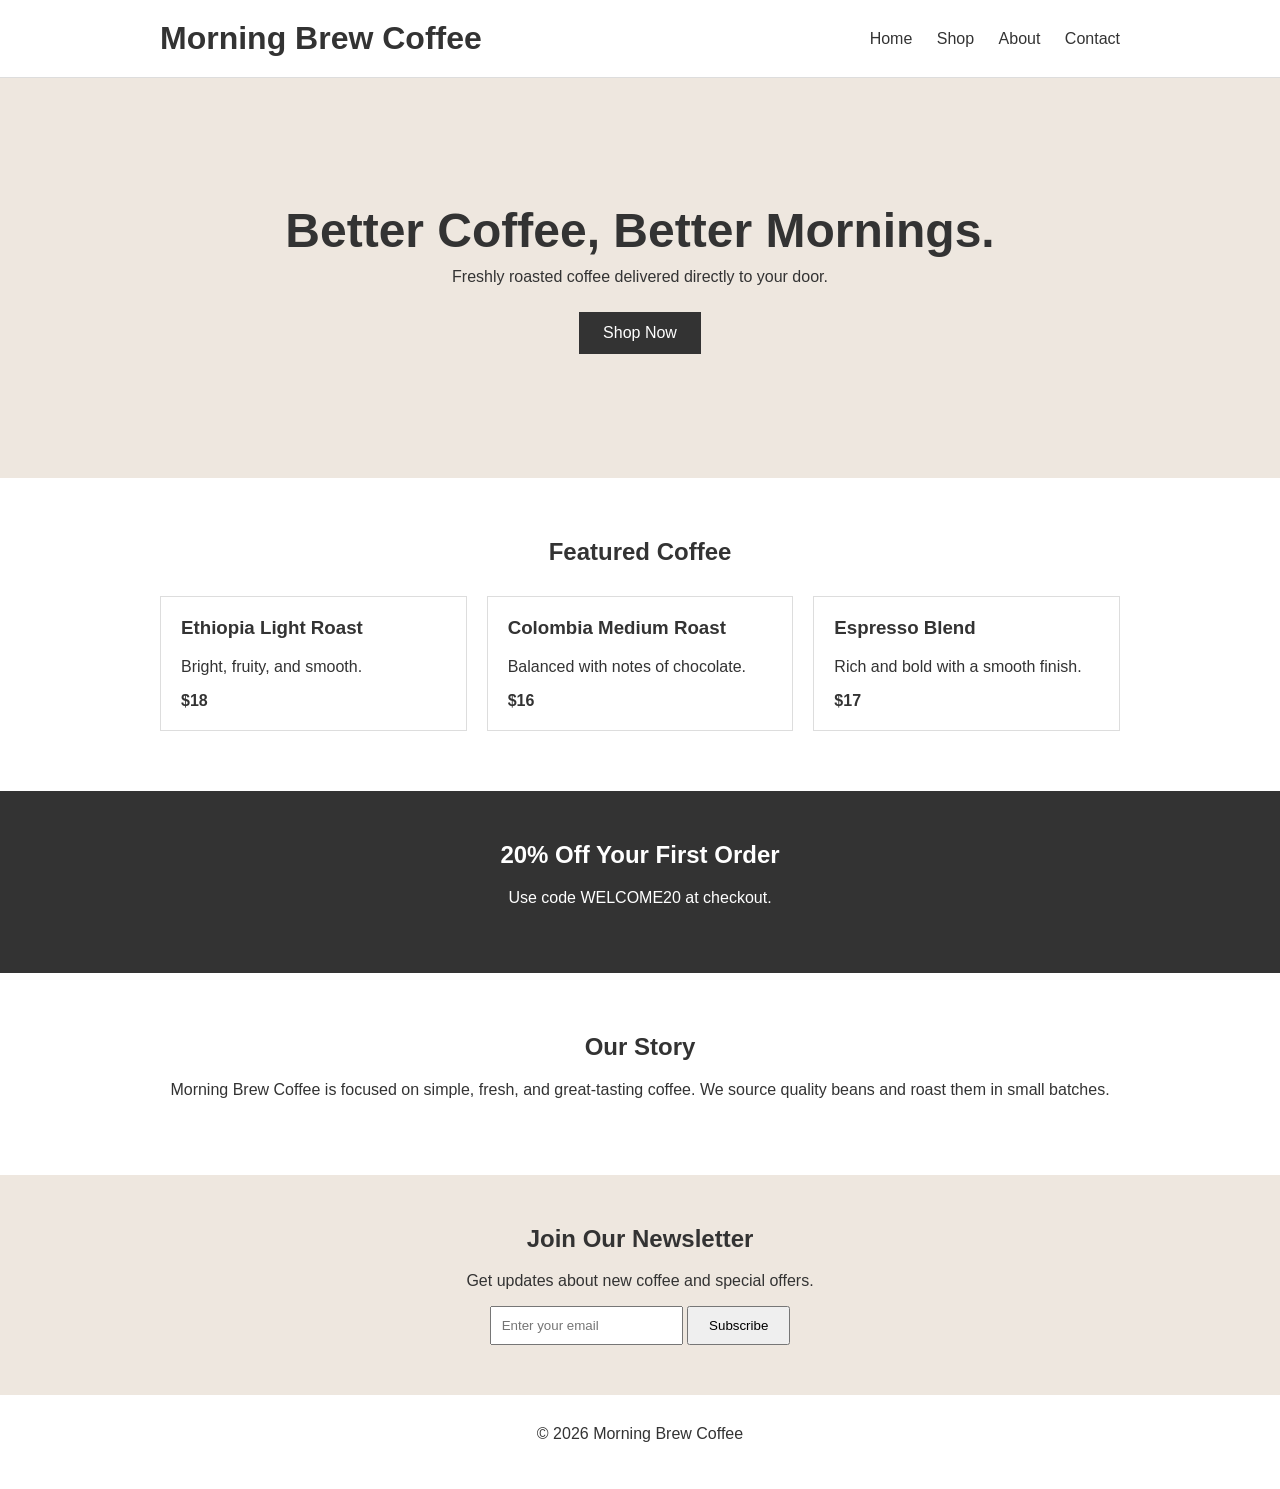
==== hu.ken/index.html @ 2c907416 "Module 2 storefront landing page" ====
<!DOCTYPE html>
<html lang="en">

<head>
    <meta charset="UTF-8">
    <meta name="viewport" content="width=device-width, initial-scale=1.0">

    <title>Morning Brew Coffee</title>

    <link rel="stylesheet" href="lib/css/styleguide.css">
    <link rel="stylesheet" href="css/storetheme.css">
</head>

<body>

    <header class="navbar">
        <div class="container display-flex">

            <h1 class="flex-stretch">Morning Brew Coffee</h1>

            <nav>
                <a href="#home">Home</a>
                <a href="#shop">Shop</a>
                <a href="#about">About</a>
                <a href="#contact">Contact</a>
            </nav>

        </div>
    </header>


    <main>

        <section class="hero viewwindow" id="home">
            <div class="container hero-content">

                <h2>Better Coffee, Better Mornings.</h2>

                <p>
                    Freshly roasted coffee delivered directly to your door.
                </p>

                <a href="#shop" class="button">Shop Now</a>

            </div>
        </section>


        <section class="products" id="shop">
            <div class="container">

                <h2>Featured Coffee</h2>

                <div class="card-container">

                    <article class="card">
                        <h3>Ethiopia Light Roast</h3>
                        <p>Bright, fruity, and smooth.</p>
                        <strong>$18</strong>
                    </article>

                    <article class="card">
                        <h3>Colombia Medium Roast</h3>
                        <p>Balanced with notes of chocolate.</p>
                        <strong>$16</strong>
                    </article>

                    <article class="card">
                        <h3>Espresso Blend</h3>
                        <p>Rich and bold with a smooth finish.</p>
                        <strong>$17</strong>
                    </article>

                </div>

            </div>
        </section>


        <section class="sale">
            <h2>20% Off Your First Order</h2>
            <p>Use code WELCOME20 at checkout.</p>
        </section>


        <section class="about" id="about">
            <div class="container">

                <h2>Our Story</h2>

                <p>
                    Morning Brew Coffee is focused on simple, fresh,
                    and great-tasting coffee. We source quality beans
                    and roast them in small batches.
                </p>

            </div>
        </section>


        <section class="newsletter" id="contact">

            <h2>Join Our Newsletter</h2>

            <p>
                Get updates about new coffee and special offers.
            </p>

            <form>
                <input type="email" placeholder="Enter your email">
                <button type="submit">Subscribe</button>
            </form>

        </section>

    </main>


    <footer>
        <p>&copy; 2026 Morning Brew Coffee</p>
    </footer>

</body>

</html>
---- hu.ken/lib/css/styleguide.css ----
/* CSS Reset */

* {
    box-sizing: border-box;
}

body {
    margin: 0;
    font-family: Arial, sans-serif;
}

h1,
h2,
h3,
p {
    margin-top: 0;
}


/* Variables */

:root {
    --color-neutral-dark: #333333;
    --color-neutral-light: #f5f5f5;
    --color-white: #ffffff;
}


/* Layout */

.container {
    max-width: 1000px;
    margin-right: auto;
    margin-left: auto;
    padding: 0 20px;
}

.display-flex {
    display: flex;
}

.flex-stretch {
    flex: 1 1 auto;
}


/* Navbar */

.navbar {
    padding: 20px 0;
}

.navbar .display-flex {
    align-items: center;
}

.navbar h1 {
    margin: 0;
}

.navbar a {
    margin-left: 20px;
    text-decoration: none;
    color: inherit;
}


/* Card */

.card {
    padding: 20px;
    border: 1px solid #dddddd;
}

.card-container {
    display: flex;
    gap: 20px;
}

.card-container .card {
    flex: 1;
}


/* View Window */

.viewwindow {
    min-height: 400px;
    display: flex;
    align-items: center;
}
---- hu.ken/css/storetheme.css ----
body {
    color: #333333;
    background-color: #ffffff;
}

.navbar {
    background-color: #ffffff;
    border-bottom: 1px solid #dddddd;
}

.hero {
    background-color: #eee7df;
    text-align: center;
}

.hero-content {
    width: 100%;
}

.hero h2 {
    font-size: 48px;
    margin-bottom: 10px;
}

.button {
    display: inline-block;
    padding: 12px 24px;
    margin-top: 10px;
    background-color: #333333;
    color: white;
    text-decoration: none;
}

.products {
    padding: 60px 0;
}

.products h2 {
    text-align: center;
    margin-bottom: 30px;
}

.sale {
    padding: 50px 20px;
    text-align: center;
    background-color: #333333;
    color: white;
}

.about {
    padding: 60px 0;
    text-align: center;
}

.newsletter {
    padding: 50px 20px;
    text-align: center;
    background-color: #eee7df;
}

.newsletter input {
    padding: 10px;
}

.newsletter button {
    padding: 10px 20px;
}

footer {
    padding: 30px;
    text-align: center;
}
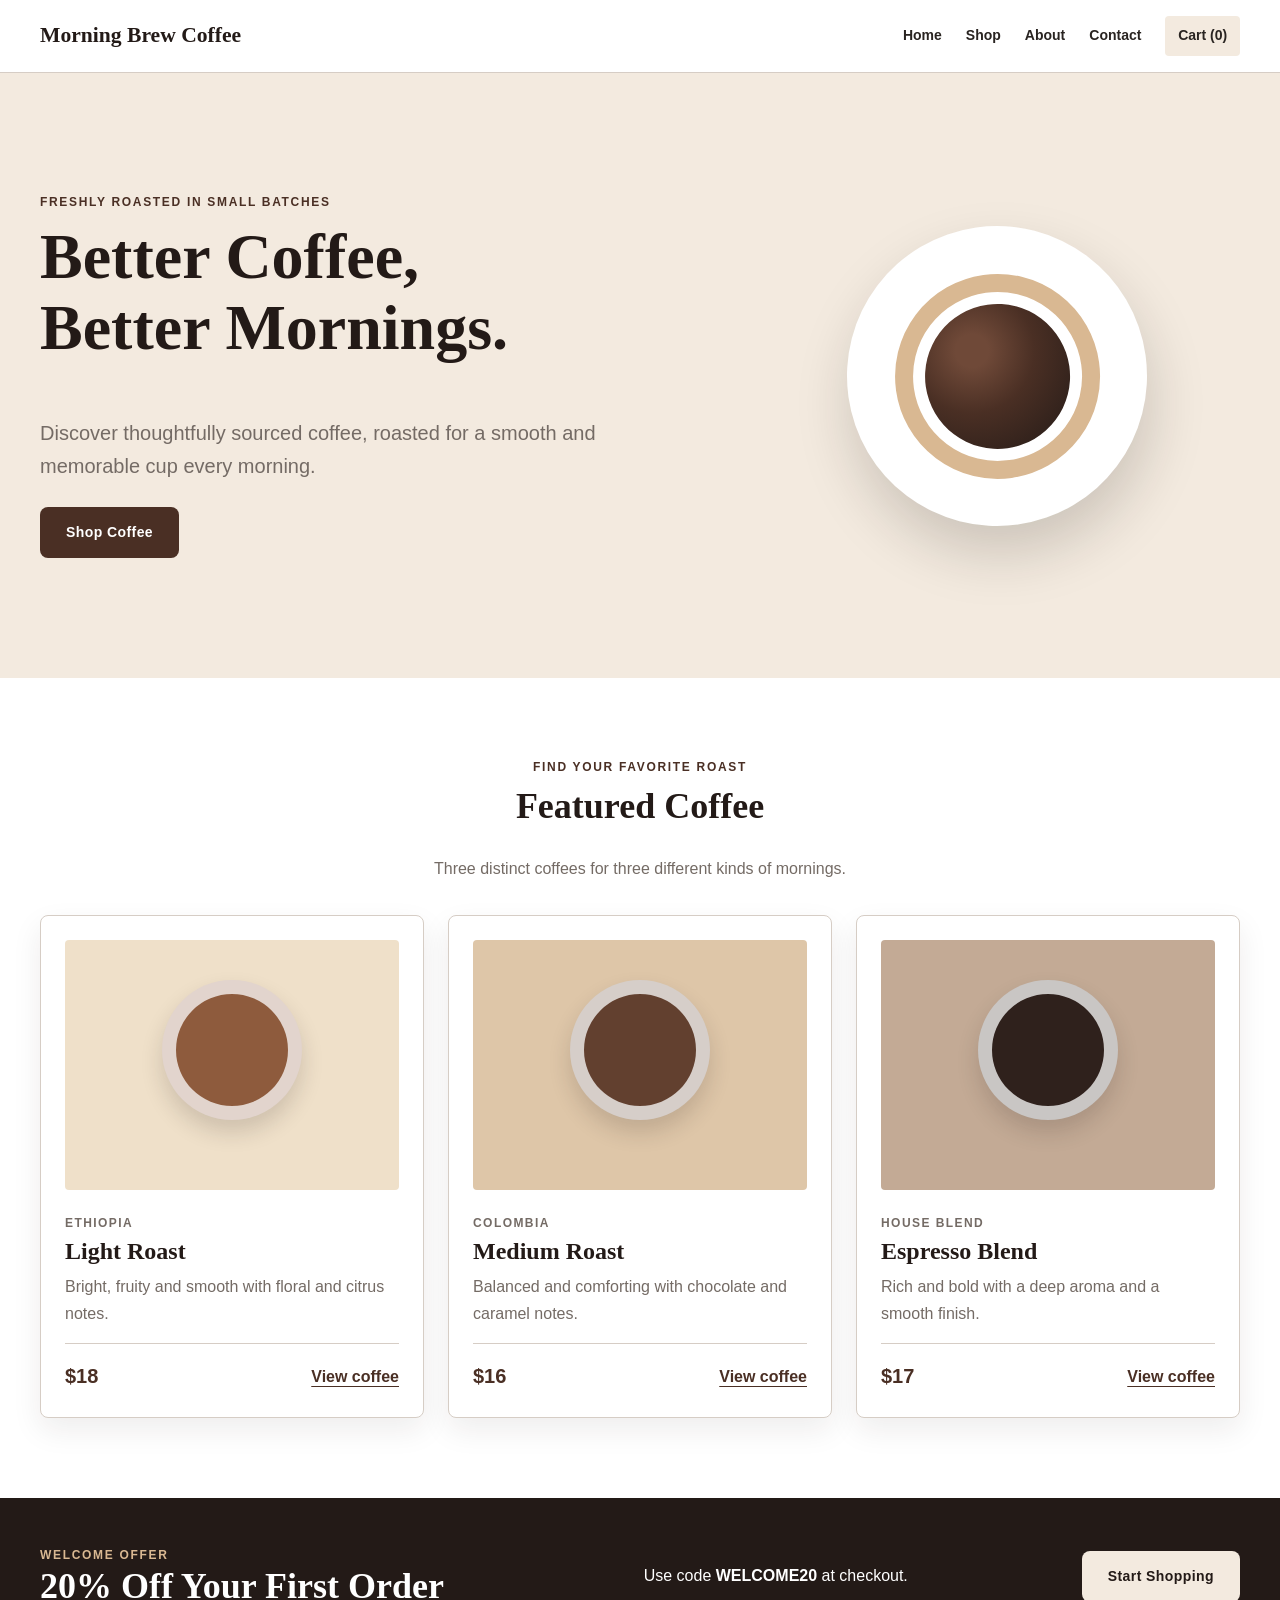
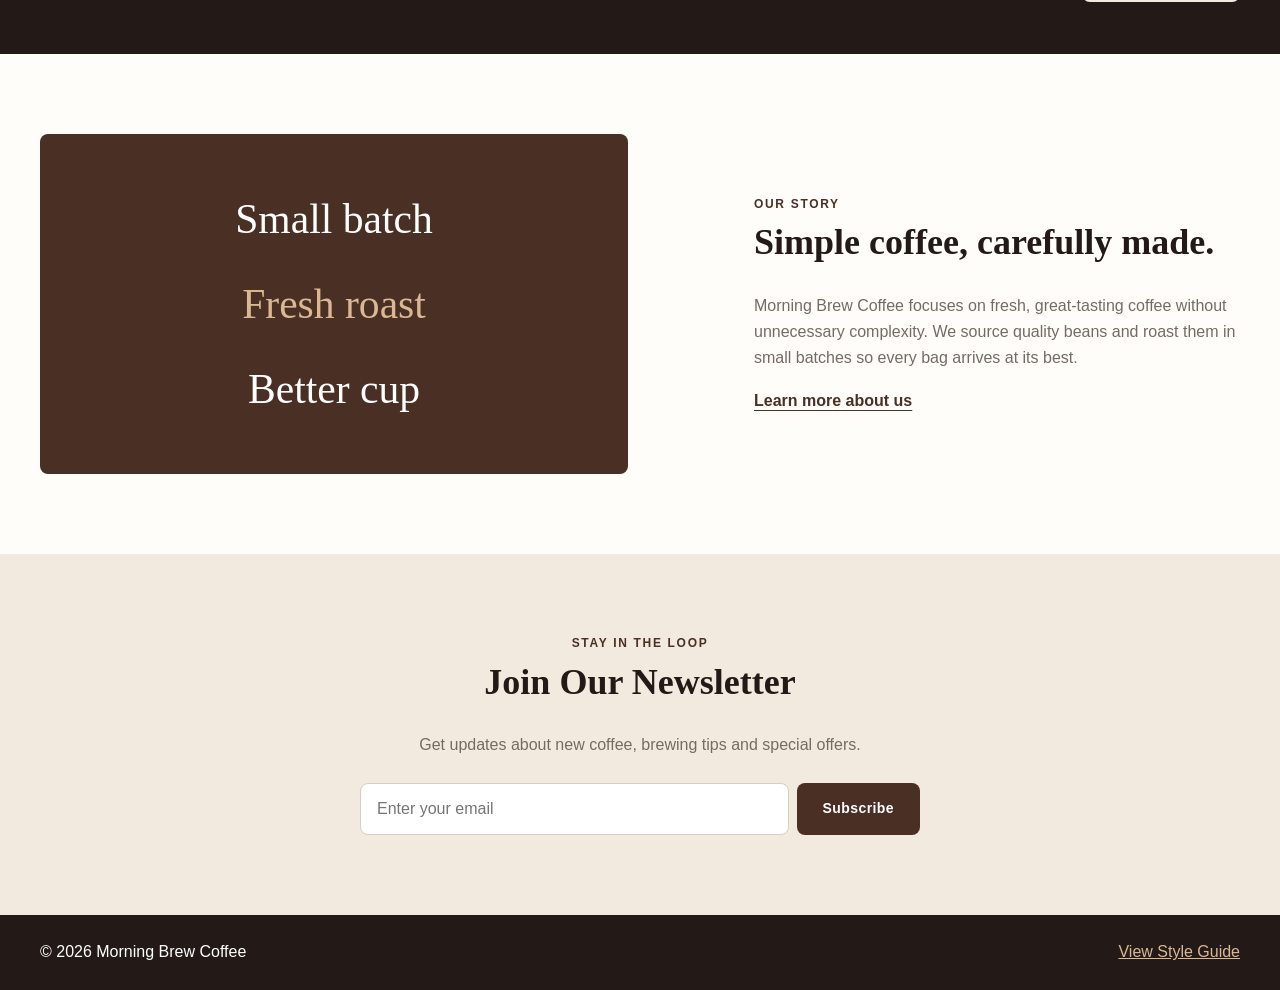
==== commit da6bef14: "Create Morning Brew Coffee style guide" ====
--- a/hu.ken/index.html
+++ b/hu.ken/index.html
@@ -1,125 +1,114 @@
 <!DOCTYPE html>
 <html lang="en">
-
 <head>
     <meta charset="UTF-8">
     <meta name="viewport" content="width=device-width, initial-scale=1.0">
-
+    <meta name="description" content="Morning Brew Coffee offers freshly roasted coffee delivered to your door.">
     <title>Morning Brew Coffee</title>
-
     <link rel="stylesheet" href="lib/css/styleguide.css">
     <link rel="stylesheet" href="css/storetheme.css">
 </head>
-
 <body>
-
     <header class="navbar">
-        <div class="container display-flex">
-
-            <h1 class="flex-stretch">Morning Brew Coffee</h1>
-
-            <nav>
+        <div class="container navbar-layout">
+            <a class="brand" href="#home">Morning Brew Coffee</a>
+            <nav class="site-nav" aria-label="Main navigation">
                 <a href="#home">Home</a>
                 <a href="#shop">Shop</a>
                 <a href="#about">About</a>
                 <a href="#contact">Contact</a>
+                <a class="cart-link" href="#shop">Cart (0)</a>
             </nav>
-
         </div>
     </header>
 
-
     <main>
-
-        <section class="hero viewwindow" id="home">
-            <div class="container hero-content">
-
-                <h2>Better Coffee, Better Mornings.</h2>
-
-                <p>
-                    Freshly roasted coffee delivered directly to your door.
-                </p>
-
-                <a href="#shop" class="button">Shop Now</a>
-
+        <section class="hero" id="home">
+            <div class="container grid-12 hero-grid">
+                <div class="hero-content">
+                    <p class="eyebrow">Freshly roasted in small batches</p>
+                    <h1>Better Coffee,<br>Better Mornings.</h1>
+                    <p class="hero-copy">Discover thoughtfully sourced coffee, roasted for a smooth and memorable cup every morning.</p>
+                    <a href="#shop" class="button button-primary">Shop Coffee</a>
+                </div>
+                <div class="hero-art" role="img" aria-label="A cup of freshly brewed coffee">
+                    <div class="saucer"><div class="cup"><div class="coffee"></div></div></div>
+                </div>
             </div>
         </section>
 
-
-        <section class="products" id="shop">
+        <section class="section products" id="shop">
             <div class="container">
-
-                <h2>Featured Coffee</h2>
-
-                <div class="card-container">
-
-                    <article class="card">
-                        <h3>Ethiopia Light Roast</h3>
-                        <p>Bright, fruity, and smooth.</p>
-                        <strong>$18</strong>
+                <div class="section-heading">
+                    <p class="eyebrow">Find your favorite roast</p>
+                    <h2>Featured Coffee</h2>
+                    <p>Three distinct coffees for three different kinds of mornings.</p>
+                </div>
+                <div class="product-grid">
+                    <article class="card product-card">
+                        <div class="product-image roast-light" aria-hidden="true"></div>
+                        <p class="product-origin">Ethiopia</p>
+                        <h3>Light Roast</h3>
+                        <p>Bright, fruity and smooth with floral and citrus notes.</p>
+                        <div class="card-footer"><strong>$18</strong><a href="#" class="text-link">View coffee</a></div>
                     </article>
-
-                    <article class="card">
-                        <h3>Colombia Medium Roast</h3>
-                        <p>Balanced with notes of chocolate.</p>
-                        <strong>$16</strong>
+                    <article class="card product-card">
+                        <div class="product-image roast-medium" aria-hidden="true"></div>
+                        <p class="product-origin">Colombia</p>
+                        <h3>Medium Roast</h3>
+                        <p>Balanced and comforting with chocolate and caramel notes.</p>
+                        <div class="card-footer"><strong>$16</strong><a href="#" class="text-link">View coffee</a></div>
                     </article>
-
-                    <article class="card">
+                    <article class="card product-card">
+                        <div class="product-image roast-dark" aria-hidden="true"></div>
+                        <p class="product-origin">House Blend</p>
                         <h3>Espresso Blend</h3>
-                        <p>Rich and bold with a smooth finish.</p>
-                        <strong>$17</strong>
+                        <p>Rich and bold with a deep aroma and a smooth finish.</p>
+                        <div class="card-footer"><strong>$17</strong><a href="#" class="text-link">View coffee</a></div>
                     </article>
-
                 </div>
-
             </div>
         </section>
 
-
-        <section class="sale">
-            <h2>20% Off Your First Order</h2>
-            <p>Use code WELCOME20 at checkout.</p>
-        </section>
-
-
-        <section class="about" id="about">
-            <div class="container">
-
-                <h2>Our Story</h2>
-
-                <p>
-                    Morning Brew Coffee is focused on simple, fresh,
-                    and great-tasting coffee. We source quality beans
-                    and roast them in small batches.
-                </p>
-
+        <section class="sale" aria-label="First order promotion">
+            <div class="container sale-layout">
+                <div><p class="eyebrow eyebrow-light">Welcome offer</p><h2>20% Off Your First Order</h2></div>
+                <p>Use code <strong>WELCOME20</strong> at checkout.</p>
+                <a class="button button-light" href="#shop">Start Shopping</a>
             </div>
         </section>
 
-
-        <section class="newsletter" id="contact">
-
-            <h2>Join Our Newsletter</h2>
-
-            <p>
-                Get updates about new coffee and special offers.
-            </p>
-
-            <form>
-                <input type="email" placeholder="Enter your email">
-                <button type="submit">Subscribe</button>
-            </form>
-
+        <section class="section about" id="about">
+            <div class="container grid-12 about-grid">
+                <div class="about-art"><span>Small batch</span><span>Fresh roast</span><span>Better cup</span></div>
+                <div class="about-copy">
+                    <p class="eyebrow">Our story</p>
+                    <h2>Simple coffee, carefully made.</h2>
+                    <p>Morning Brew Coffee focuses on fresh, great-tasting coffee without unnecessary complexity. We source quality beans and roast them in small batches so every bag arrives at its best.</p>
+                    <a class="text-link" href="#contact">Learn more about us</a>
+                </div>
+            </div>
         </section>
 
+        <section class="section newsletter" id="contact">
+            <div class="container newsletter-inner">
+                <p class="eyebrow">Stay in the loop</p>
+                <h2>Join Our Newsletter</h2>
+                <p>Get updates about new coffee, brewing tips and special offers.</p>
+                <form class="newsletter-form">
+                    <label class="sr-only" for="email">Email address</label>
+                    <input id="email" type="email" placeholder="Enter your email" required>
+                    <button class="button button-primary" type="submit">Subscribe</button>
+                </form>
+            </div>
+        </section>
     </main>
 
-
-    <footer>
-        <p>&copy; 2026 Morning Brew Coffee</p>
+    <footer class="site-footer">
+        <div class="container footer-layout">
+            <p>&copy; 2026 Morning Brew Coffee</p>
+            <a href="styleguide/">View Style Guide</a>
+        </div>
     </footer>
-
 </body>
-
-</html>+</html>
--- a/hu.ken/lib/css/styleguide.css
+++ b/hu.ken/lib/css/styleguide.css
@@ -1,91 +1,81 @@
-/* CSS Reset */
+/* Morning Brew Coffee Style Guide */
 
-* {
-    box-sizing: border-box;
+*, *::before, *::after { box-sizing: border-box; }
+
+:root {
+    --color-espresso: #231a17;
+    --color-coffee: #4a2f24;
+    --color-latte: #d9b892;
+    --color-cream: #f3eadf;
+    --color-leaf: #50624b;
+    --color-ink: #292421;
+    --color-muted: #746b65;
+    --color-line: #d6cdc5;
+    --color-white: #ffffff;
+
+    --font-heading: Georgia, "Times New Roman", serif;
+    --font-body: Arial, Helvetica, sans-serif;
+
+    --text-xs: 0.75rem;
+    --text-sm: 0.875rem;
+    --text-base: 1rem;
+    --text-lg: 1.25rem;
+    --text-xl: 1.5rem;
+    --text-2xl: 2.25rem;
+    --text-3xl: 3rem;
+    --text-display: 4rem;
+
+    --space-1: 0.5rem;
+    --space-2: 1rem;
+    --space-3: 1.5rem;
+    --space-4: 2rem;
+    --space-5: 3rem;
+    --space-6: 5rem;
+
+    --radius-sm: 4px;
+    --radius-md: 8px;
+    --shadow-card: 0 12px 30px rgba(35, 26, 23, 0.08);
+    --container-max: 1200px;
 }
 
-body {
-    margin: 0;
-    font-family: Arial, sans-serif;
+html { scroll-behavior: smooth; }
+body { margin: 0; color: var(--color-ink); background: var(--color-white); font: 400 var(--text-base)/1.65 var(--font-body); }
+h1, h2, h3, h4, h5, h6, p { margin-top: 0; }
+h1, h2, h3, h4, h5, h6 { color: var(--color-espresso); font-family: var(--font-heading); line-height: 1.12; }
+h1 { font-size: clamp(2.75rem, 7vw, var(--text-display)); }
+h2 { font-size: clamp(2rem, 4vw, var(--text-2xl)); }
+h3 { font-size: var(--text-xl); }
+h4 { font-size: 1.25rem; }
+h5 { font-size: 1rem; }
+h6 { font-size: .875rem; letter-spacing: .05em; text-transform: uppercase; }
+a { color: inherit; }
+button, input { font: inherit; }
+
+.container { width: min(calc(100% - 2rem), var(--container-max)); margin-inline: auto; }
+.grid-12 { display: grid; grid-template-columns: repeat(4, minmax(0, 1fr)); gap: var(--space-2); }
+.section { padding-block: var(--space-6); }
+.eyebrow { margin-bottom: var(--space-1); color: var(--color-coffee); font-size: var(--text-xs); font-weight: 700; letter-spacing: 0.14em; text-transform: uppercase; }
+.eyebrow-light { color: var(--color-latte); }
+.sr-only { position: absolute; width: 1px; height: 1px; padding: 0; overflow: hidden; clip: rect(0,0,0,0); white-space: nowrap; border: 0; }
+
+.button { display: inline-flex; min-height: 44px; align-items: center; justify-content: center; padding: 0.75rem 1.5rem; border: 2px solid transparent; border-radius: var(--radius-md); font-size: var(--text-sm); font-weight: 700; letter-spacing: 0.03em; text-decoration: none; cursor: pointer; transition: background-color 160ms ease, color 160ms ease, transform 160ms ease; }
+.button:hover { transform: translateY(-2px); }
+.button-primary { background: var(--color-coffee); color: var(--color-white); }
+.button-primary:hover { background: var(--color-espresso); }
+.button-secondary { border-color: var(--color-coffee); color: var(--color-coffee); background: transparent; }
+.button-secondary:hover { background: var(--color-cream); }
+.button-light { background: var(--color-cream); color: var(--color-espresso); }
+.text-link { color: var(--color-coffee); font-weight: 700; text-underline-offset: 0.25rem; }
+
+.card { padding: var(--space-3); border: 1px solid var(--color-line); border-radius: var(--radius-md); background: var(--color-white); box-shadow: var(--shadow-card); }
+input { width: 100%; min-height: 48px; padding: 0.75rem 1rem; border: 1px solid var(--color-line); border-radius: var(--radius-md); color: var(--color-ink); background: var(--color-white); }
+input:focus { outline: 3px solid rgba(217,184,146,.45); border-color: var(--color-coffee); }
+
+@media (min-width: 600px) {
+    .container { width: min(calc(100% - 3rem), var(--container-max)); }
+    .grid-12 { grid-template-columns: repeat(8, minmax(0, 1fr)); gap: var(--space-3); }
 }
 
-h1,
-h2,
-h3,
-p {
-    margin-top: 0;
+@media (min-width: 900px) {
+    .grid-12 { grid-template-columns: repeat(12, minmax(0, 1fr)); }
 }
-
-
-/* Variables */
-
-:root {
-    --color-neutral-dark: #333333;
-    --color-neutral-light: #f5f5f5;
-    --color-white: #ffffff;
-}
-
-
-/* Layout */
-
-.container {
-    max-width: 1000px;
-    margin-right: auto;
-    margin-left: auto;
-    padding: 0 20px;
-}
-
-.display-flex {
-    display: flex;
-}
-
-.flex-stretch {
-    flex: 1 1 auto;
-}
-
-
-/* Navbar */
-
-.navbar {
-    padding: 20px 0;
-}
-
-.navbar .display-flex {
-    align-items: center;
-}
-
-.navbar h1 {
-    margin: 0;
-}
-
-.navbar a {
-    margin-left: 20px;
-    text-decoration: none;
-    color: inherit;
-}
-
-
-/* Card */
-
-.card {
-    padding: 20px;
-    border: 1px solid #dddddd;
-}
-
-.card-container {
-    display: flex;
-    gap: 20px;
-}
-
-.card-container .card {
-    flex: 1;
-}
-
-
-/* View Window */
-
-.viewwindow {
-    min-height: 400px;
-    display: flex;
-    align-items: center;
-}
--- a/hu.ken/css/storetheme.css
+++ b/hu.ken/css/storetheme.css
@@ -1,72 +1,137 @@
-body {
-    color: #333333;
-    background-color: #ffffff;
+/* Morning Brew Coffee page styles */
+
+.navbar { position: sticky; top: 0; z-index: 10; border-bottom: 1px solid var(--color-line); background: rgba(255,255,255,.96); }
+.navbar-layout { display: flex; min-height: 72px; align-items: center; justify-content: space-between; gap: var(--space-2); }
+.brand { color: var(--color-espresso); font-family: var(--font-heading); font-size: 1.35rem; font-weight: 700; text-decoration: none; }
+.site-nav { display: none; align-items: center; gap: var(--space-3); }
+.site-nav a { color: var(--color-ink); font-size: var(--text-sm); font-weight: 700; text-decoration: none; }
+.site-nav a:hover { color: var(--color-coffee); }
+.site-nav .cart-link { padding: .5rem .8rem; border-radius: var(--radius-sm); background: var(--color-cream); }
+
+.hero { overflow: hidden; padding-block: clamp(4rem, 10vw, 7.5rem); background: var(--color-cream); }
+.hero-grid { align-items: center; }
+.hero-content { grid-column: 1 / -1; }
+.hero-copy { max-width: 36rem; margin-bottom: var(--space-3); color: var(--color-muted); font-size: var(--text-lg); }
+.hero-art { display: none; position: relative; min-height: 360px; align-items: center; justify-content: center; }
+.saucer { display: grid; width: 300px; height: 300px; place-items: center; border-radius: 50%; background: var(--color-white); box-shadow: 0 28px 55px rgba(35,26,23,.18); transform: rotate(-8deg); }
+.cup { display: grid; width: 205px; height: 205px; place-items: center; border: 18px solid var(--color-latte); border-radius: 50%; background: var(--color-white); }
+.coffee { width: 145px; height: 145px; border-radius: 50%; background: radial-gradient(circle at 35% 30%, #6f4938 0 12%, var(--color-coffee) 45%, var(--color-espresso) 100%); }
+
+.section-heading { max-width: 650px; margin: 0 auto var(--space-4); text-align: center; }
+.section-heading > p:last-child { color: var(--color-muted); }
+.product-grid { display: grid; gap: var(--space-3); }
+.product-card { display: flex; flex-direction: column; min-height: 100%; }
+.product-image { aspect-ratio: 4/3; margin-bottom: var(--space-3); border-radius: var(--radius-sm); background-color: var(--color-cream); }
+.product-image::before { content: ""; display: block; width: 42%; aspect-ratio: 1; margin: 12% auto 0; border: 14px solid rgba(255,255,255,.74); border-radius: 50%; background: var(--color-coffee); box-shadow: 0 12px 22px rgba(35,26,23,.16); }
+.roast-light { background: #efe0c9; }.roast-light::before { background: #8e5b3d; }
+.roast-medium { background: #dec6a8; }.roast-medium::before { background: #62402f; }
+.roast-dark { background: #c3aa95; }.roast-dark::before { background: #2f211c; }
+.product-origin { margin-bottom: .25rem; color: var(--color-muted); font-size: var(--text-xs); font-weight: 700; letter-spacing: .12em; text-transform: uppercase; }
+.product-card h3 { margin-bottom: .6rem; }
+.product-card > p:not(.product-origin) { color: var(--color-muted); }
+.card-footer { display: flex; align-items: center; justify-content: space-between; margin-top: auto; padding-top: var(--space-2); border-top: 1px solid var(--color-line); }
+.card-footer strong { color: var(--color-coffee); font-size: var(--text-lg); }
+
+.sale { padding-block: var(--space-5); background: var(--color-espresso); color: var(--color-white); }
+.sale h2 { margin-bottom: 0; color: var(--color-white); }
+.sale p { margin-bottom: 0; }
+.sale-layout { display: grid; align-items: center; gap: var(--space-3); }
+
+.about { background: #fffdf9; }
+.about-grid { align-items: center; }
+.about-art { grid-column: 1 / -1; display: grid; min-height: 340px; place-content: center; gap: var(--space-2); border-radius: var(--radius-md); background: var(--color-coffee); color: var(--color-white); text-align: center; }
+.about-art span { display: block; font-family: var(--font-heading); font-size: clamp(1.5rem,4vw,2.6rem); }
+.about-art span:nth-child(2) { color: var(--color-latte); }
+.about-copy { grid-column: 1 / -1; }
+.about-copy p:not(.eyebrow) { color: var(--color-muted); }
+
+.newsletter { background: var(--color-cream); text-align: center; }
+.newsletter-inner { max-width: 690px; }
+.newsletter-inner > p:not(.eyebrow) { color: var(--color-muted); }
+.newsletter-form { display: grid; gap: var(--space-1); max-width: 560px; margin: var(--space-3) auto 0; }
+.site-footer { padding-block: var(--space-3); background: var(--color-espresso); color: var(--color-white); }
+.footer-layout { display: flex; flex-wrap: wrap; align-items: center; justify-content: space-between; gap: var(--space-2); }
+.footer-layout p { margin-bottom: 0; }.footer-layout a { color: var(--color-latte); }
+
+/* Style guide page */
+.style-guide-header { position:sticky; top:0; z-index:20; background:var(--color-espresso); color:var(--color-white); border-bottom:1px solid rgba(255,255,255,.15); }
+.style-guide-header-layout { display:flex; min-height:64px; align-items:center; justify-content:space-between; gap:var(--space-2); }
+.style-guide-brand { color:var(--color-white); font-family:var(--font-heading); font-size:1.2rem; font-weight:700; text-decoration:none; }
+.style-guide-header .nav a { color:var(--color-latte); }
+.style-guide-hero { padding-block: var(--space-6); background: var(--color-espresso); color: var(--color-white); }
+.style-guide-hero h1 { color: var(--color-white); }.style-guide-hero > .container > p:not(.eyebrow) { max-width: 650px; color: #ddd0c9; font-size: var(--text-lg); }
+.style-guide-main { padding-block: var(--space-3) var(--space-6); }
+.guide-section { padding-block: var(--space-5); border-bottom: 1px solid var(--color-line); }
+.guide-title { display: flex; align-items: flex-start; gap: var(--space-2); margin-bottom: var(--space-4); }
+.guide-title > span { display: grid; width: 44px; height: 44px; place-items: center; border-radius: 50%; background: var(--color-cream); color: var(--color-coffee); font-weight: 700; }
+.guide-title h2, .guide-title p { margin-bottom: 0; }
+.toc { background:var(--color-cream); box-shadow:none; }
+.toc ol { display:grid; grid-template-columns:repeat(2,minmax(0,1fr)); gap:.7rem 2rem; margin:0; padding-left:1.4rem; }
+.toc a { color:var(--color-coffee); font-weight:700; text-underline-offset:.25rem; }
+.swatch-grid { display: grid; grid-template-columns: repeat(2,minmax(0,1fr)); gap: var(--space-2); }
+.swatch { padding: var(--space-2); border: 1px solid var(--color-line); border-radius: var(--radius-md); }
+.swatch > div { height: 90px; margin-bottom: var(--space-2); border-radius: var(--radius-sm); border: 1px solid rgba(0,0,0,.08); }
+.swatch h3,.swatch p { margin-bottom: .15rem; }.swatch small { color: var(--color-muted); }
+.type-samples > div { padding: var(--space-2) 0; border-bottom: 1px solid var(--color-line); }.type-samples small { color: var(--color-muted); }.type-samples p,.type-samples h1,.type-samples h2,.type-samples h3 { margin-bottom: 0; }
+.type-display { color: var(--color-espresso); font: 700 clamp(2.5rem,6vw,4rem)/1 var(--font-heading); }
+.guide-note { margin-top: var(--space-3); padding: var(--space-2); border-left: 4px solid var(--color-latte); background: var(--color-cream); }
+.grid-demo { display: grid; grid-template-columns: repeat(12,1fr); gap: .5rem; height: 100px; }.grid-demo i { background: var(--color-cream); }.grid-demo i:nth-child(even) { background: #e6d4c0; }
+.token-grid { display: grid; grid-template-columns: repeat(2,1fr); gap: var(--space-2); margin-top: var(--space-3); }.token-grid div { padding: var(--space-2); border: 1px solid var(--color-line); border-radius: var(--radius-md); }.token-grid strong,.token-grid span { display:block; }.token-grid strong { color: var(--color-coffee); font-size: var(--text-xl); }.token-grid span { color: var(--color-muted); }
+.component-stack { display:grid; gap:var(--space-4); }
+.component-row { display: flex; flex-wrap: wrap; align-items: center; gap: var(--space-2); }.dark-sample { display:inline-flex; padding:8px; border-radius:var(--radius-md); background:var(--color-espresso); }.form-demo { max-width: 560px; }.form-demo label,.form-demo small { display:block; }.form-demo label { margin-bottom: .4rem; font-weight:700; }.form-demo small { margin-top:.4rem;color:var(--color-muted); }.component-card { max-width: 360px; }
+.component-grid,.nav-examples,.figure-grid { display:grid; gap:var(--space-3); }
+.card-soft { background:var(--color-cream); box-shadow:none; }
+
+/* Navigation component variations */
+.nav a { color:var(--color-coffee); font-size:var(--text-sm); font-weight:700; text-decoration:none; }
+.nav-basic a { display:block; padding:.45rem 0; border-bottom:1px solid var(--color-line); }
+.nav-flex { display:flex; flex-wrap:wrap; gap:var(--space-2); }
+.nav-stretch { display:flex; }.nav-stretch a { flex:1; padding:.7rem; background:var(--color-cream); text-align:center; }.nav-stretch a + a { border-left:1px solid var(--color-white); }
+.nav-pills { display:flex; flex-wrap:wrap; gap:.5rem; }.nav-pills a { padding:.55rem 1rem; border-radius:999px; }.nav-pills a:hover,.nav-pills .active { background:var(--color-coffee); color:var(--color-white); }
+.nav-crumbs { display:flex; flex-wrap:wrap; align-items:center; gap:.5rem; }.nav-crumbs a::after { content:"/"; margin-left:.5rem; color:var(--color-muted); }.nav-crumbs span { color:var(--color-muted); }
+.nav-material { display:flex; border-bottom:1px solid var(--color-line); }.nav-material a { position:relative; padding:.75rem 1rem; }.nav-material a:hover { background:var(--color-cream); }.nav-material .active::after { content:""; position:absolute; right:0; bottom:-1px; left:0; height:4px; background:var(--color-coffee); }
+
+/* Table component */
+.table-wrap { overflow-x:auto; }
+table { width:100%; border-collapse:collapse; text-align:left; }
+caption { margin-bottom:var(--space-2); color:var(--color-espresso); font:700 var(--text-xl)/1.2 var(--font-heading); text-align:left; }
+th,td { padding:.85rem 1rem; border-bottom:1px solid var(--color-line); }
+thead th { background:var(--color-espresso); color:var(--color-white); }
+tbody tr:nth-child(even) { background:var(--color-cream); }
+tbody tr:hover { background:#ead9c6; }
+
+/* Figure component variations */
+.figure { margin:0; }
+.figure-image { display:grid; min-height:230px; place-items:center; border-radius:var(--radius-sm); background:var(--color-cream); color:var(--color-espresso); font:700 var(--text-xl)/1.2 var(--font-heading); }
+.figure figcaption { padding-top:var(--space-2); color:var(--color-muted); }
+.figure-overlay { position:relative; overflow:hidden; margin:0; border-radius:var(--radius-md); }
+.figure-overlay .figure-image { min-height:300px; border-radius:0; color:var(--color-white); }
+.figure-overlay figcaption { position:absolute; right:0; bottom:0; left:0; padding:var(--space-3); background:linear-gradient(transparent,rgba(35,26,23,.92)); color:var(--color-white); font-weight:700; }
+.figure-product { margin:0; padding:var(--space-2); border:1px solid var(--color-line); border-radius:var(--radius-md); }
+
+@media (min-width: 600px) {
+    .site-nav { display: flex; }
+    .product-grid { grid-template-columns: repeat(2,minmax(0,1fr)); }
+    .newsletter-form { grid-template-columns: 1fr auto; }
+    .swatch-grid { grid-template-columns: repeat(3,minmax(0,1fr)); }
+    .token-grid { grid-template-columns: repeat(3,1fr); }
+    .component-grid,.nav-examples,.figure-grid { grid-template-columns:repeat(2,minmax(0,1fr)); }
 }
 
-.navbar {
-    background-color: #ffffff;
-    border-bottom: 1px solid #dddddd;
+@media (min-width: 900px) {
+    .hero-content { grid-column: 1 / span 7; }.hero-art { grid-column: 8 / -1; display:flex; }
+    .product-grid { grid-template-columns: repeat(3,minmax(0,1fr)); }
+    .sale-layout { grid-template-columns: 1.4fr 1fr auto; }
+    .about-art { grid-column: 1 / span 6; }.about-copy { grid-column: 8 / -1; }
+    .component-grid,.figure-grid { grid-template-columns:repeat(3,minmax(0,1fr)); }
+    .nav-examples { grid-template-columns:repeat(2,minmax(0,1fr)); }
 }
 
-.hero {
-    background-color: #eee7df;
-    text-align: center;
+@media (max-width: 599px) {
+    .navbar-layout { align-items:flex-start; flex-direction:column; padding-block:var(--space-2); }
+    .site-nav { display:flex; width:100%; flex-wrap:wrap; gap:.75rem 1rem; }
+    .site-nav a { font-size:.78rem; }
+    .section { padding-block: var(--space-5); }
+    .toc ol { grid-template-columns:1fr; }
+    .style-guide-header-layout { align-items:flex-start; flex-direction:column; padding-block:var(--space-2); }
 }
-
-.hero-content {
-    width: 100%;
-}
-
-.hero h2 {
-    font-size: 48px;
-    margin-bottom: 10px;
-}
-
-.button {
-    display: inline-block;
-    padding: 12px 24px;
-    margin-top: 10px;
-    background-color: #333333;
-    color: white;
-    text-decoration: none;
-}
-
-.products {
-    padding: 60px 0;
-}
-
-.products h2 {
-    text-align: center;
-    margin-bottom: 30px;
-}
-
-.sale {
-    padding: 50px 20px;
-    text-align: center;
-    background-color: #333333;
-    color: white;
-}
-
-.about {
-    padding: 60px 0;
-    text-align: center;
-}
-
-.newsletter {
-    padding: 50px 20px;
-    text-align: center;
-    background-color: #eee7df;
-}
-
-.newsletter input {
-    padding: 10px;
-}
-
-.newsletter button {
-    padding: 10px 20px;
-}
-
-footer {
-    padding: 30px;
-    text-align: center;
-}
